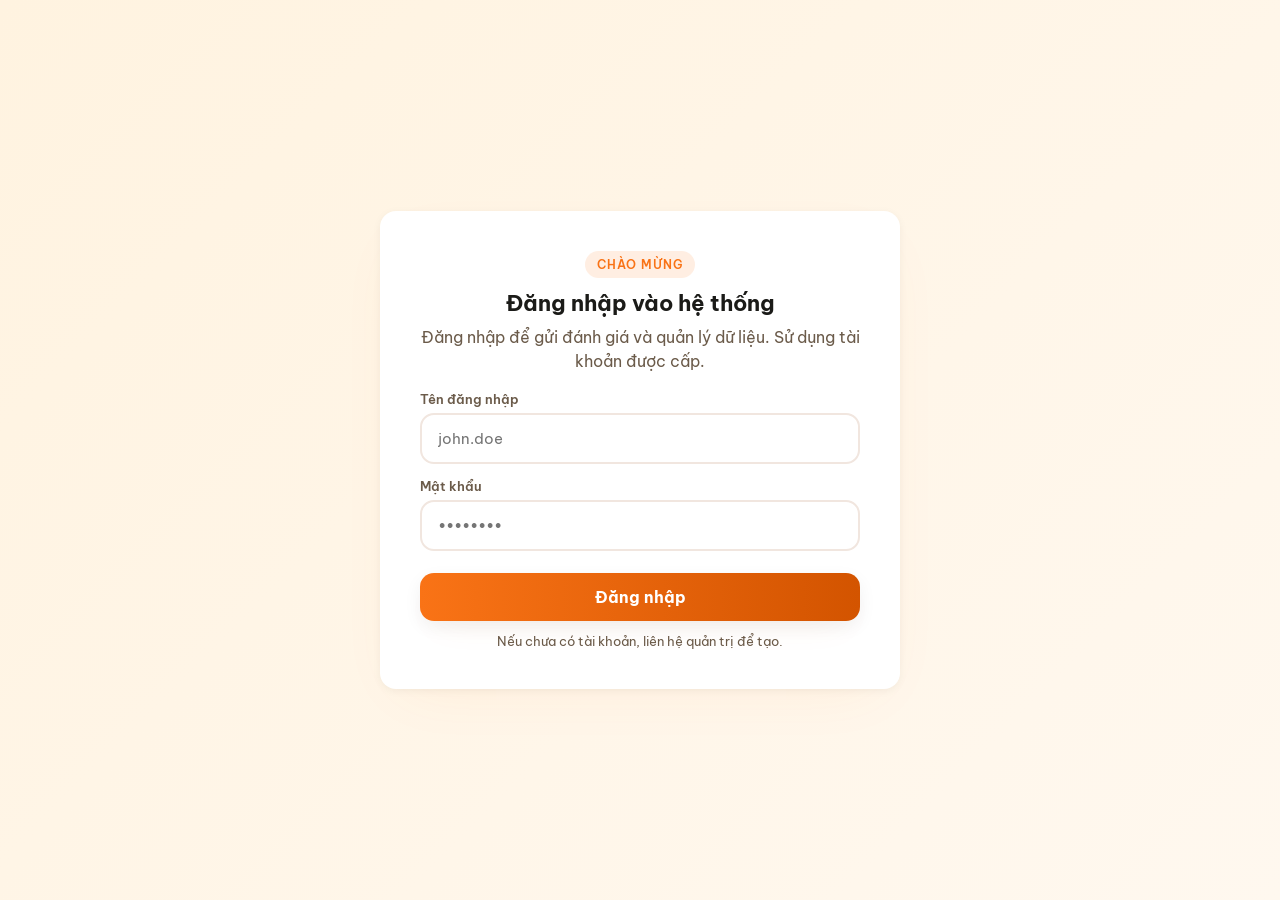
==== index.html @ d37eab83 "first commit" ====
<!DOCTYPE html>
<html lang="vi">
    <head>
        <meta charset="UTF-8">
        <meta name="viewport" content="width=device-width, initial-scale=1">
        <title>Arate</title>
        <link rel="manifest" href="/manifest.json">
        <meta name="theme-color" content="#22c55e">
        <link rel="preconnect" href="https://fonts.googleapis.com">
        <link rel="preconnect" href="https://fonts.gstatic.com" crossorigin>
        <link href="https://fonts.googleapis.com/css2?family=Be+Vietnam+Pro:wght@400;500;600;700&display=swap" rel="stylesheet">
        <link rel="stylesheet" href="css/style.css">
    </head>
    <body>
        <main class="card login-card" role="main">
            <p class="eyebrow">Chào mừng</p>
            <h1>Đăng nhập vào hệ thống</h1>
            <p class="sub">Đăng nhập để gửi đánh giá và quản lý dữ liệu. Sử dụng tài khoản được cấp.</p>

            <div class="field">
                <label for="username">Tên đăng nhập</label>
                <input id="username" type="text" autocomplete="username" placeholder="john.doe">
            </div>
            <div class="field">
                <label for="password">Mật khẩu</label>
                <input id="password" type="password" autocomplete="current-password" placeholder="••••••••">
            </div>

            <button id="loginBtn" class="submit" type="button">
                <span class="btn-text">Đăng nhập</span>
                <span class="spinner" id="loginSpinner" aria-hidden="true"></span>
            </button>

            <p class="error" id="loginError" role="alert"></p>
            <p class="small">Nếu chưa có tài khoản, liên hệ quản trị để tạo.</p>
        </main>

        <script src="/js/script.js"></script>
    </body>
</html>
---- css/style.css ----
:root {
    --bg1: #fff3e0; /* warm cam background */
    --bg2: #fff8ef;
    --card: #ffffff;
    --text: #1b1b18;
    --muted: #6b5b4a;
    --line: #f1e6df;
    --brand: #f97316; /* cam (orange) */
    --brand-dark: #d35400;
    --radius: 12px; /* slightly more formal */
    --c1: #ef4444;
    --c2: #fb923c;
    --c3: #f59e0b;
    --c4: #84cc16;
    --c5: #16a34a;
}


* {
    box-sizing: border-box;
    margin: 0;
    padding: 0;
}

html,
body {
    min-height: 100%;
}

body {
    font-family: "Be Vietnam Pro", system-ui, -apple-system, "Segoe UI",
        sans-serif;
    color: var(--text);
    background: linear-gradient(135deg, var(--bg1), var(--bg2));
    min-height: 100vh;
    min-height: 100dvh;
    display: flex;
    align-items: center;
    justify-content: center;
    padding: 16px;
    -webkit-font-smoothing: antialiased;
}

.card {
    width: 100%;
    max-width: 720px;
    background: var(--card);
    border-radius: var(--radius);
    padding: clamp(20px, 4.5vw, 44px);
    box-shadow: 0 12px 40px -12px rgba(249,115,22,0.08),
        0 1px 6px rgba(2,6,23,0.04);
    text-align: center;
}

.step {
    animation: fadeUp 0.45s ease both;
}
.step[hidden] {
    display: none;
}

@keyframes fadeUp {
    from {
        opacity: 0;
        transform: translateY(12px);
    }
    to {
        opacity: 1;
        transform: none;
    }
}

.eyebrow {
    display: inline-block;
    font-size: 12px;
    font-weight: 600;
    letter-spacing: 0.06em;
    text-transform: uppercase;
    color: var(--brand);
    background: color-mix(in srgb, var(--brand) 12%, transparent);
    padding: 6px 12px;
    border-radius: 999px;
    margin-bottom: 16px;
}

h1 {
    font-size: clamp(22px, 4.2vw, 32px);
    line-height: 1.25;
    font-weight: 700;
    margin-bottom: 8px;
}

.sub {
    color: var(--muted);
    font-size: clamp(14px, 2vw, 16px);
    line-height: 1.5;
}

/* ===== 5 mức đánh giá ===== */
.rating {
    display: grid;
    grid-template-columns: repeat(5, 1fr);
    gap: clamp(6px, 2vw, 16px);
    margin: clamp(24px, 5vw, 36px) 0 12px;
}

.rate-btn {
    --c: var(--c3);
    appearance: none;
    background: transparent;
    border: 1.5px solid var(--line);
    border-radius: 12px;
    padding: clamp(10px, 2.4vw, 18px) 6px clamp(10px, 1.8vw, 14px);
    cursor: pointer;
    color: var(--muted);
    font: inherit;
    display: flex;
    flex-direction: column;
    align-items: center;
    gap: 10px;
    transition: transform 0.18s ease, border-color 0.18s ease,
        background 0.18s ease, box-shadow 0.18s ease;
    -webkit-tap-highlight-color: transparent;
}

.rate-btn svg {
    width: 100%;
    max-width: 76px;
    height: auto;
    filter: grayscale(1) opacity(0.55);
    transition: filter 0.2s ease,
        transform 0.25s cubic-bezier(0.34, 1.56, 0.64, 1);
}

.rate-btn .lbl {
    font-size: clamp(10px, 1.7vw, 14px);
    font-weight: 500;
    line-height: 1.2;
    min-height: 2.4em;
    display: flex;
    align-items: center;
}

.rate-btn:hover svg,
.rate-btn:focus-visible svg {
    filter: none;
    transform: translateY(-3px) scale(1.08);
}

.rate-btn:hover {
    border-color: var(--c);
}

.rate-btn:focus-visible {
    outline: 3px solid color-mix(in srgb, var(--c) 45%, transparent);
    outline-offset: 2px;
}

.rate-btn[aria-checked="true"] {
    border-color: var(--c);
    background: color-mix(in srgb, var(--c) 10%, transparent);
    color: var(--text);
    transform: translateY(-4px);
    box-shadow: 0 10px 24px -10px var(--c);
}

.rate-btn[aria-checked="true"] svg {
    filter: none;
    transform: scale(1.12);
}

.rate-btn[aria-checked="true"] .lbl {
    font-weight: 700;
}

/* ===== Nhãn đã chọn ===== */
.picked {
    min-height: 24px;
    font-size: clamp(15px, 2.2vw, 18px);
    font-weight: 600;
    color: var(--muted);
    margin-bottom: 8px;
    transition: color 0.2s;
}

.picked.has {
    color: var(--text);
}

/* ===== Góp ý ===== */
.extra {
    text-align: left;
    margin-top: 12px;
    animation: fadeUp 0.35s ease both;
}

.extra[hidden] {
    display: none;
}

.extra label {
    display: block;
    font-size: 14px;
    font-weight: 600;
    margin-bottom: 8px;
}

.extra label span {
    color: var(--muted);
    font-weight: 400;
}

textarea {
    width: 100%;
    resize: vertical;
    min-height: 90px;
    padding: 14px 16px;
    font: inherit;
    font-size: 15px;
    color: var(--text);
    background: transparent;
    border: 2px solid var(--line);
    border-radius: 14px;
    transition: border-color 0.2s, box-shadow 0.2s;
}

textarea:focus {
    outline: none;
    border-color: var(--brand);
    box-shadow: 0 0 0 4px color-mix(in srgb, var(--brand) 15%, transparent);
}

.counter {
    text-align: right;
    font-size: 12px;
    color: var(--muted);
    margin-top: 4px;
}

.error {
    color: #dc2626;
    font-size: 14px;
    margin-top: 12px;
}

.error[hidden] {
    display: none;
}

/* ===== Nút ===== */
.submit,
.ghost {
    font: inherit;
    font-weight: 600;
    border: none;
    cursor: pointer;
    border-radius: 14px;
    transition: transform 0.15s ease, background 0.2s ease, opacity 0.2s ease,
        box-shadow 0.2s ease;
}

.submit {
    position: relative;
    width: 100%;
    margin-top: 20px;
    padding: 16px 24px;
    font-size: 16px;
    color: #fff;
    background: var(--brand);
    box-shadow: 0 8px 20px -8px rgba(249,115,22,0.12);
}

.submit:hover:not(:disabled) {
    background: var(--brand-dark);
    transform: translateY(-1px);
}
.submit:active:not(:disabled) {
    transform: translateY(0);
}
.submit:disabled {
    opacity: 0.45;
    cursor: not-allowed;
    box-shadow: none;
}

.spinner {
    display: none;
    width: 20px;
    height: 20px;
    border: 3px solid rgba(255, 255, 255, 0.4);
    border-top-color: #fff;
    border-radius: 50%;
    position: absolute;
    top: 50%;
    left: 50%;
    margin: -10px 0 0 -10px;
    animation: spin 0.7s linear infinite;
}

.submit.loading .btn-text {
    visibility: hidden;
}
.submit.loading .spinner {
    display: block;
}

@keyframes spin {
    to {
        transform: rotate(360deg);
    }
}

/* ===== Màn hình cảm ơn ===== */
.done-icon svg {
    width: clamp(96px, 20vw, 130px);
    height: auto;
    margin-bottom: 16px;
    animation: pop 0.5s cubic-bezier(0.34, 1.56, 0.64, 1) both;
}

/* Countdown message on done screen */
.sub.small {
    margin-top: 8px;
    font-size: 14px;
    color: var(--muted);
}

@keyframes pop {
    from {
        transform: scale(0.3);
        opacity: 0;
    }
    to {
        transform: scale(1);
        opacity: 1;
    }
}

.ghost {
    margin-top: 28px;
    padding: 14px 24px;
    font-size: 15px;
    color: var(--brand);
    background: color-mix(in srgb, var(--brand) 10%, transparent);
}

.ghost:hover {
    background: color-mix(in srgb, var(--brand) 18%, transparent);
}

/* ===== Tablet / Mobile ===== */
@media (max-width: 768px) {
    .card {
        max-width: 560px;
    }
}

@media (max-width: 480px) {
    body {
        padding: 12px;
        align-items: flex-start;
        padding-top: 8vh;
    }
    .card {
        border-radius: 20px;
    }
    .rate-btn {
        border-radius: 14px;
        border-width: 1.5px;
        gap: 4px;
    }
    .submit {
        padding: 15px 20px;
    }
}

@media (max-width: 340px) {
    .rate-btn .lbl {
        font-size: 9px;
    }
}

@media (prefers-reduced-motion: reduce) {
    * {
        animation: none !important;
        transition: none !important;
    }
}

/* Force spinner animation even when user prefers reduced motion (opt-in) */
.spinner {
    /* re-enable spin explicitly; uses !important to override the global reduce-motion rule */
    animation: spin 0.7s linear infinite !important;
    -webkit-animation: spin 0.7s linear infinite !important;
}

/* ===== Login page styles (match rating theme) ===== */
.login-card {
    width: 100%;
    max-width: 520px;
    background: var(--card);
    border-radius: calc(var(--radius) + 4px);
    padding: clamp(20px, 4vw, 40px);
    box-shadow: 0 18px 60px -24px rgba(249,115,22,0.08), 0 2px 8px rgba(2,6,23,0.05);
    text-align: center;
}

.login-card .eyebrow{ display:inline-block; margin-bottom:10px; }

.login-card h1 {
    margin: 2px 0 8px;
    font-size: 22px;
    color: var(--text);
}

.login-card .sub { margin-bottom: 18px; }

.field { margin-bottom: 14px; text-align: left; }

label {
    display: block;
    margin-bottom: 6px;
    font-size: 13px;
    font-weight: 600;
    color: var(--muted);
}

input[type="text"], input[type="password"] {
    width: 100%;
    padding: 14px 16px;
    border: 2px solid var(--line);
    border-radius: 14px;
    font: inherit;
    font-size: 15px;
    color: var(--text);
    background: transparent;
    transition: border-color 0.18s, box-shadow 0.18s, transform 0.08s;
}

input[type="text"]:focus, input[type="password"]:focus {
    outline: none;
    border-color: var(--brand);
    box-shadow: 0 0 0 8px color-mix(in srgb, var(--brand) 10%, transparent);
    transform: translateY(-2px);
}

.submit {
    font: inherit;
    font-weight: 700;
    border: none;
    cursor: pointer;
    border-radius: 14px;
    padding: 14px 18px;
    background: linear-gradient(90deg, var(--brand), var(--brand-dark));
    color: #fff;
    box-shadow: 0 14px 36px -18px rgba(249,115,22,0.14), 0 6px 18px rgba(2,6,23,0.06);
    width: 100%;
    margin-top: 8px;
}

.submit:disabled { opacity: 0.6; cursor: not-allowed; }

#loginSpinner { margin-left: 8px; }

.error { color: #dc2626; margin-top: 10px; display: none; }
.error.show { display: block; }

.small { font-size: 13px; color: var(--muted); margin-top: 12px; }

/* Center login card on background similar to rating card */
body > main.login-card {
    display: block;
}

@media (max-width: 480px) {
    .login-card { padding: 14px; border-radius: 18px; }
    input[type="text"], input[type="password"] { padding: 12px; }
}
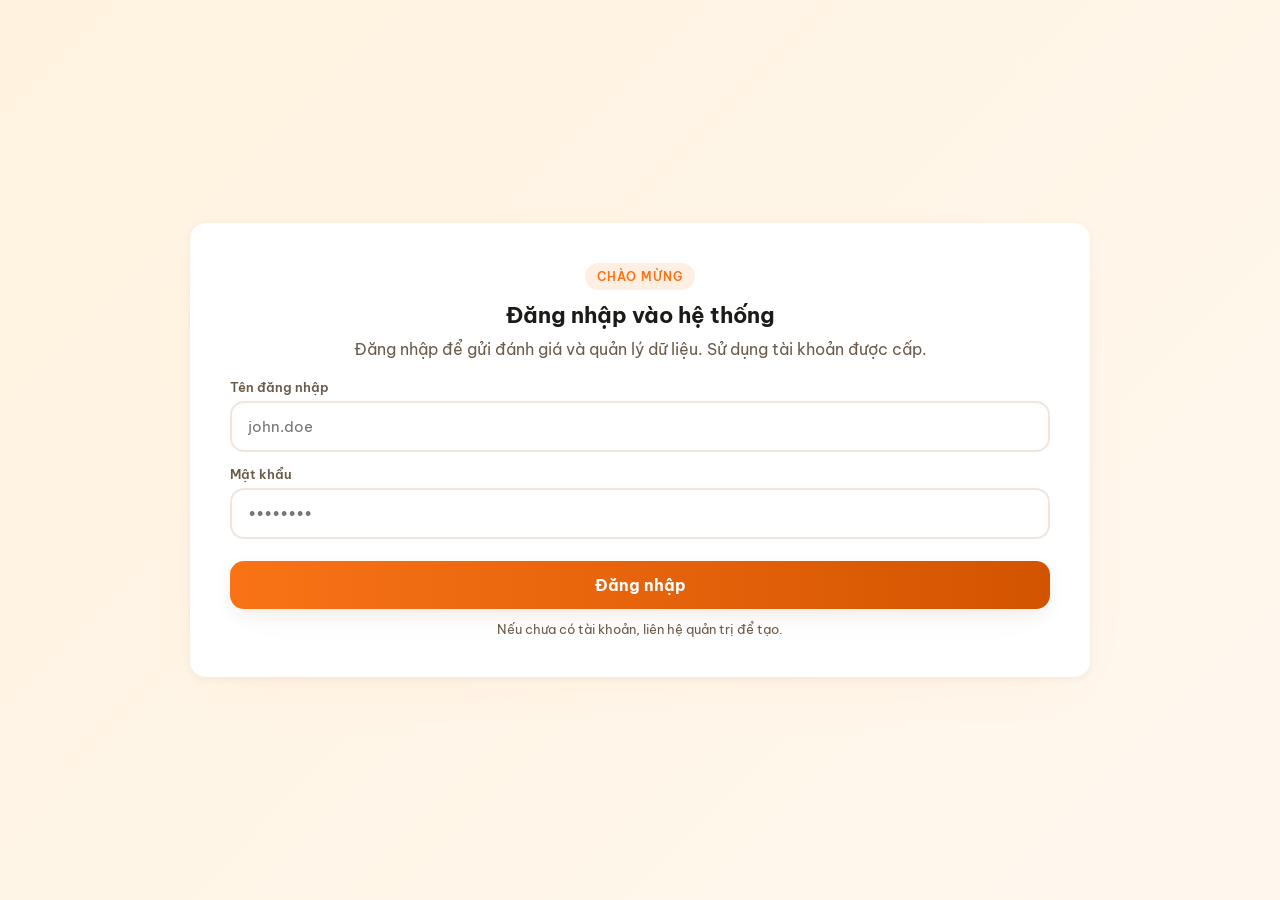
==== commit 3f262dd8: "update" ====
--- a/index.html
+++ b/index.html
@@ -5,6 +5,7 @@
         <meta name="viewport" content="width=device-width, initial-scale=1">
         <title>Arate</title>
         <link rel="manifest" href="/manifest.json">
+        <link rel="icon" href="../icons/icon-192.png" sizes="192x192">
         <meta name="theme-color" content="#22c55e">
         <link rel="preconnect" href="https://fonts.googleapis.com">
         <link rel="preconnect" href="https://fonts.gstatic.com" crossorigin>
@@ -12,29 +13,30 @@
         <link rel="stylesheet" href="css/style.css">
     </head>
     <body>
-        <main class="card login-card" role="main">
-            <p class="eyebrow">Chào mừng</p>
-            <h1>Đăng nhập vào hệ thống</h1>
-            <p class="sub">Đăng nhập để gửi đánh giá và quản lý dữ liệu. Sử dụng tài khoản được cấp.</p>
+        <main id="app" class="card login-card" role="main">
+                <p class="eyebrow">Chào mừng</p>
+                <h1>Đăng nhập vào hệ thống</h1>
+                <p class="sub">Đăng nhập để gửi đánh giá và quản lý dữ liệu. Sử dụng tài khoản được cấp.</p>
 
-            <div class="field">
-                <label for="username">Tên đăng nhập</label>
-                <input id="username" type="text" autocomplete="username" placeholder="john.doe">
-            </div>
-            <div class="field">
-                <label for="password">Mật khẩu</label>
-                <input id="password" type="password" autocomplete="current-password" placeholder="••••••••">
-            </div>
+                <div class="field">
+                    <label for="username">Tên đăng nhập</label>
+                    <input id="username" type="text" autocomplete="username" placeholder="john.doe">
+                </div>
+                <div class="field">
+                    <label for="password">Mật khẩu</label>
+                    <input id="password" type="password" autocomplete="current-password" placeholder="••••••••">
+                </div>
 
-            <button id="loginBtn" class="submit" type="button">
-                <span class="btn-text">Đăng nhập</span>
-                <span class="spinner" id="loginSpinner" aria-hidden="true"></span>
-            </button>
+                <button id="loginBtn" class="submit" type="button">
+                    <span class="btn-text">Đăng nhập</span>
+                    <span class="spinner" id="loginSpinner" aria-hidden="true"></span>
+                </button>
 
-            <p class="error" id="loginError" role="alert"></p>
-            <p class="small">Nếu chưa có tài khoản, liên hệ quản trị để tạo.</p>
+                <p class="error" id="loginError" role="alert"></p>
+                <p class="small">Nếu chưa có tài khoản, liên hệ quản trị để tạo.</p>
         </main>
 
-        <script src="/js/script.js"></script>
+        <script src="js/script.js"></script>
+        <script src="js/router.js"></script>
     </body>
 </html>
--- a/css/style.css
+++ b/css/style.css
@@ -477,3 +477,183 @@
     input[type="text"], input[type="password"] { padding: 12px; }
 }
 
+/* Select styling */
+select {
+    padding: 10px 14px;
+    border: 2px solid var(--line);
+    border-radius: 12px;
+    background: transparent;
+    color: var(--text);
+    font: inherit;
+    min-width: 160px;
+    -webkit-appearance: none;
+    appearance: none;
+}
+select:focus {
+    outline: none;
+    border-color: var(--brand);
+    box-shadow: 0 0 0 8px color-mix(in srgb, var(--brand) 10%, transparent);
+    transform: translateY(-1px);
+}
+select[disabled] { opacity: 0.6; cursor: not-allowed; }
+
+/* Admin page — modern table styles */
+#adminCard {
+    text-align: left;
+    max-width: 1100px;
+    padding: clamp(20px, 3.5vw, 44px);
+}
+#adminCard .sub { margin-bottom: 12px; }
+
+/* Table container styling */
+#adminCard > div[style*="overflow:auto"] {
+    background: linear-gradient(180deg, rgba(255,255,255,0.75), rgba(255,255,255,0.6));
+    border-radius: 14px;
+    padding: 12px;
+    border: 1px solid color-mix(in srgb, var(--line) 60%, transparent);
+    box-shadow: 0 6px 18px rgba(2,6,23,0.04);
+}
+
+#adminCard #recordsTable {
+    width: 100%;
+    border-collapse: separate;
+    border-spacing: 0;
+    background: transparent;
+    font-size: 14px;
+    overflow: hidden;
+    border-radius: 10px;
+}
+
+/* Header */
+#adminCard #recordsTable thead th {
+    position: sticky;
+    top: 0;
+    z-index: 3;
+    background: linear-gradient(180deg, rgba(255,255,255,0.98), rgba(250,250,250,0.96));
+    color: var(--muted);
+    font-weight: 700;
+    padding: 14px 16px;
+    text-align: center;
+    border-bottom: 1px solid var(--line);
+    letter-spacing: 0.02em;
+    font-size: 13px;
+}
+
+/* Column alignment helpers */
+#adminCard #recordsTable th.col-center, #adminCard #recordsTable td.col-center { text-align: center; }
+#adminCard #recordsTable th.col-right, #adminCard #recordsTable td.col-right { text-align: right; }
+
+/* Body rows */
+#adminCard #recordsTable tbody tr {
+    background: linear-gradient(180deg, #ffffff, #fffefc);
+    transition: background 0.18s ease, transform 0.12s ease;
+    border-radius: 8px;
+}
+#adminCard #recordsTable tbody tr + tr {
+    margin-top: 8px;
+}
+#adminCard #recordsTable tbody tr:hover {
+    background: color-mix(in srgb, var(--brand) 6%, white);
+    transform: translateY(-3px);
+}
+
+#adminCard #recordsTable td {
+    padding: 12px 16px;
+    vertical-align: middle;
+    border-bottom: none;
+    color: var(--text);
+    text-align: center;
+    font-size: 14px;
+}
+
+/* Subtle separators using box-shadow on rows when in narrow mode */
+#adminCard #recordsTable tbody tr + tr td {
+    border-top: 1px solid rgba(0,0,0,0.03);
+}
+
+/* Truncate long comments neatly */
+#adminCard #recordsTable td.comment {
+    max-width: 48ch;
+    white-space: nowrap;
+    overflow: hidden;
+    text-overflow: ellipsis;
+}
+
+/* Rating pill */
+.rating-pill {
+    display: inline-block;
+    padding: 6px 10px;
+    border-radius: 999px;
+    font-weight: 700;
+    font-size: 13px;
+    color: var(--brand-dark);
+    background: color-mix(in srgb, var(--brand) 10%, transparent);
+}
+
+/* Counts / groups table styling */
+#adminCard #counts {
+    margin-top: 10px;
+}
+#adminCard #counts table {
+    width: 100%;
+    border-collapse: collapse;
+    font-size: 14px;
+}
+#adminCard #counts th, #adminCard #counts td {
+    padding: 10px 12px;
+    border-bottom: 1px dashed color-mix(in srgb, var(--line) 60%, transparent);
+    text-align: center;
+}
+#adminCard #counts thead th { text-align: left; color:var(--muted); font-weight:700; }
+#adminCard #counts tbody tr:nth-child(odd) { background: rgba(250,250,250,0.6); }
+
+/* Small muted helper row */
+#adminCard #summary { margin-bottom: 14px; }
+#adminCard #counts div { font-weight:600; color:var(--muted); }
+
+/* Responsive: collapse table into stacked cards on small screens */
+@media (max-width: 640px) {
+    #adminCard { padding: 16px; }
+    #adminCard #recordsTable thead { display: none; }
+    #adminCard #recordsTable, #adminCard #recordsTable tbody, #adminCard #recordsTable tr, #adminCard #recordsTable td { display: block; width: 100%; }
+    #adminCard #recordsTable tr { margin-bottom: 12px; border-radius: 12px; background: var(--card); padding: 12px; box-shadow: 0 6px 18px rgba(2,6,23,0.04); }
+    #adminCard #recordsTable td { border-bottom: none; padding: 8px 0; }
+    #adminCard #recordsTable td:nth-child(1)::before { content: "STT"; display:block; color:var(--muted); font-size:12px; margin-bottom:6px; }
+    #adminCard #recordsTable td:nth-child(2)::before { content: "Quầy"; display:block; color:var(--muted); font-size:12px; margin-bottom:6px; }
+    #adminCard #recordsTable td:nth-child(3)::before { content: "Đánh giá"; display:block; color:var(--muted); font-size:12px; margin-bottom:6px; }
+    #adminCard #recordsTable td:nth-child(4)::before { content: "Góp ý"; display:block; color:var(--muted); font-size:12px; margin-bottom:6px; }
+    #adminCard #recordsTable td:nth-child(5)::before { content: "Thời gian"; display:block; color:var(--muted); font-size:12px; margin-bottom:6px; }
+
+    /* Counts table adapt */
+    #adminCard #counts table, #adminCard #counts tbody, #adminCard #counts tr, #adminCard #counts td { display:block; width:100%; }
+    #adminCard #counts td { padding:8px 0; }
+}
+
+/* Tablet / small laptop: prevent page-level scrolling by making the card fit viewport
+   and using internal scrolling when content overflows. This avoids horizontal/vertical
+   body scroll on tablet test devices. */
+@media (min-width: 600px) and (max-width: 1280px) {
+    html, body {
+        height: 100dvh; /* fill viewport height */
+        overflow: hidden; /* prevent body scroll */
+    }
+    body {
+        align-items: center;
+        justify-content: center;
+        padding: 0; /* keep card fully visible */
+    }
+    /* When the comment box is visible on tablet, allow page scrolling */
+    body.allow-scroll, html.allow-scroll { overflow: auto !important; height: auto !important; }
+    .card { -webkit-overflow-scrolling: touch; touch-action: pan-y; }
+    .card {
+        width: calc(100% - 32px);
+        max-width: 900px;
+        max-height: calc(100dvh - 32px);
+        margin: 16px;
+        overflow-y: auto; /* internal scroll if content taller than card */
+        -webkit-overflow-scrolling: touch;
+    }
+    /* Slightly reduce gaps to fit more comfortably on tablets */
+    .rating { gap: clamp(8px, 2vw, 12px); }
+}
+
